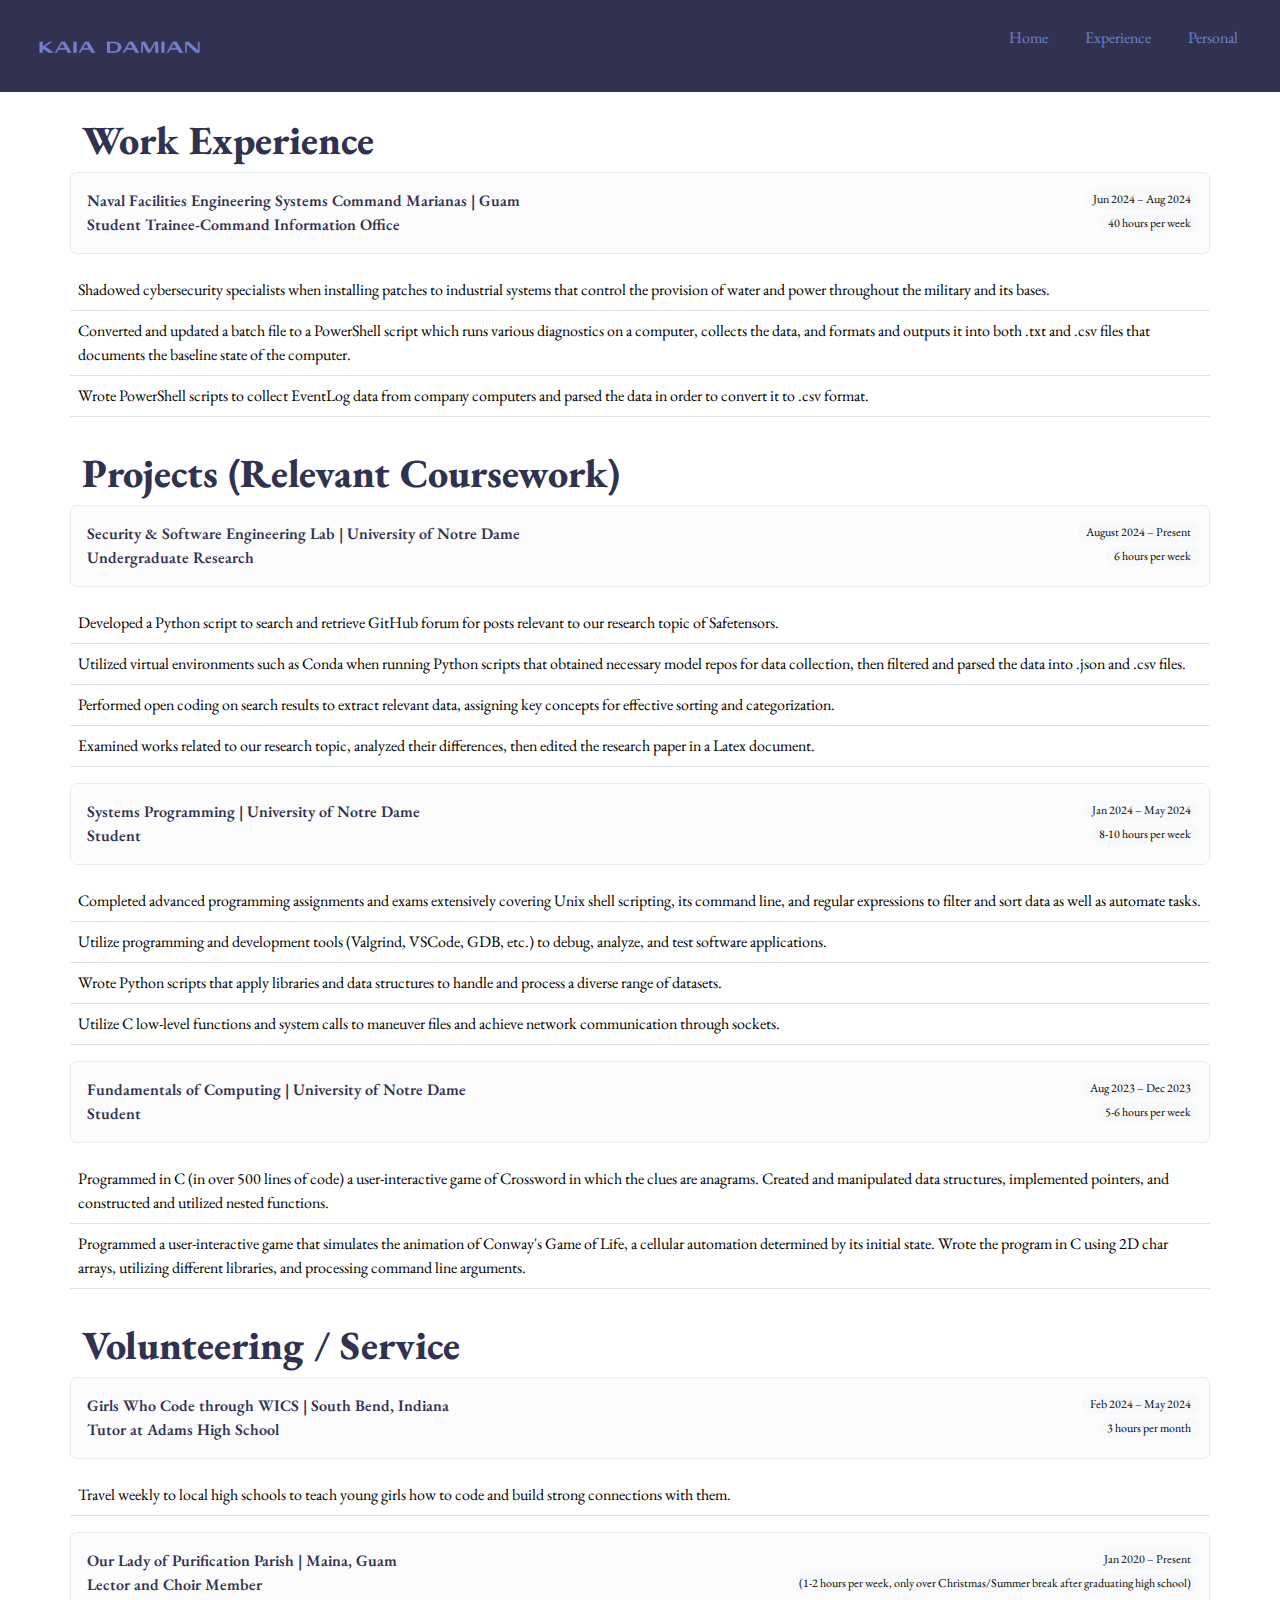
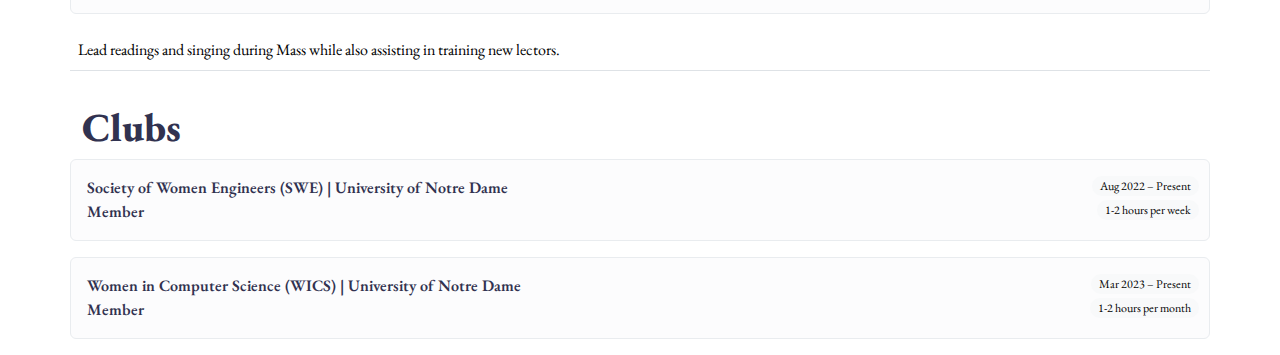
==== experience/experience.html @ d710be8d "website" ====
<!DOCTYPE html>
<html>
    <head>
        <meta></meta>
        <title>Experience</title>
        <link rel="stylesheet" href="experience.css">
        <meta name="viewport" content="width=device-width, initial-scale=1"> 
        <link href="https://cdn.jsdelivr.net/npm/bootstrap@5.3.3/dist/css/bootstrap.min.css" rel="stylesheet" integrity="sha384-QWTKZyjpPEjISv5WaRU9OFeRpok6YctnYmDr5pNlyT2bRjXh0JMhjY6hW+ALEwIH" crossorigin="anonymous">
    </head>
    <body>
        <div class="navigation">
            <div id="logo"></div>
            <ul>
                <li><a href="../home/home.html">Home</a></li>
                <li><a href="#">Experience</a></li>
                <li><a href="../personal/personal.html">Personal</a></li>
            </ul>
        </div>
        <br/>
        <div class="container">
            <div class="row">
                <h1>Work Experience</h1>
                <div class="alert alert-light" role="alert" id="main">
                    Naval Facilities Engineering Systems Command Marianas | Guam 
                    <span class="badge text-bg-light rounded-pill">Jun 2024 – Aug 2024</span>
                    <br/>
                    Student Trainee-Command Information Office
                    <span class="badge text-bg-light rounded-pill">40 hours per week</span>
                </div>
                <table class="table">
                    <tbody>
                      <tr>
                        <td>Shadowed cybersecurity specialists when installing patches to industrial systems that control the provision of water and power
                            throughout the military and its bases.</td>
                      </tr>
                      <tr>
                        <td>Converted and updated a batch file to a PowerShell script which runs various diagnostics on a computer, collects the data, and
                            formats and outputs it into both .txt and .csv files that documents the baseline state of the computer.</td>
                      </tr>
                      <tr>
                        <td>Wrote PowerShell scripts to collect EventLog data from company computers and parsed the data in order to convert it to .csv
                            format.</td>
                      </tr>
                    </tbody>
                  </table>
                <p></p>
                <h1>Projects (Relevant Coursework)</h1>
                <div class="alert alert-light" role="alert" id="main">
                    Security & Software Engineering Lab | University of Notre Dame 
                    <span class="badge text-bg-light rounded-pill">August 2024 – Present</span>
                    <br/>
                    Undergraduate Research
                    <span class="badge text-bg-light rounded-pill">6 hours per week</span>
                </div>
                <table class="table">
                    <tbody>
                      <tr>
                        <td>Developed a Python script to search and retrieve GitHub forum for posts relevant to our research topic of Safetensors.</td>
                      </tr>
                      <tr>
                        <td>Utilized virtual environments such as Conda when running Python scripts that obtained necessary model repos for data
                            collection, then filtered and parsed the data into .json and .csv files.</td>
                      </tr>
                      <tr>
                        <td>Performed open coding on search results to extract relevant data, assigning key concepts for effective sorting and categorization.</td>
                      </tr>
                      <tr>
                        <td>Examined works related to our research topic, analyzed their differences, then edited the research paper in a Latex document.</td>
                      </tr>
                    </tbody>
                  </table>
                  <div class="alert alert-light" role="alert" id="main">
                    Systems Programming | University of Notre Dame
                    <span class="badge text-bg-light rounded-pill">Jan 2024 – May 2024</span>
                    <br/>
                    Student
                    <span class="badge text-bg-light rounded-pill">8-10 hours per week</span>
                </div>
                <table class="table">
                    <tbody>
                      <tr>
                        <td>Completed advanced programming assignments and exams extensively covering Unix shell scripting, its command line, and
                            regular expressions to filter and sort data as well as automate tasks.</td>
                      </tr>
                      <tr>
                        <td>Utilize programming and development tools (Valgrind, VSCode, GDB, etc.) to debug, analyze, and test software applications.</td>
                      </tr>
                      <tr>
                        <td>Wrote Python scripts that apply libraries and data structures to handle and process a diverse range of datasets.</td>
                      </tr>
                      <tr>
                        <td>Utilize C low-level functions and system calls to maneuver files and achieve network communication through sockets.</td>
                      </tr>
                    </tbody>
                  </table>
                  <div class="alert alert-light" role="alert" id="main">
                    Fundamentals of Computing | University of Notre Dame
                    <span class="badge text-bg-light rounded-pill">Aug 2023 – Dec 2023</span>
                    <br/>
                    Student
                    <span class="badge text-bg-light rounded-pill">5-6 hours per week</span>
                </div>
                <table class="table">
                    <tbody>
                      <tr>
                        <td>Programmed in C (in over 500 lines of code) a user-interactive game of Crossword in which the clues are anagrams. Created and
                            manipulated data structures, implemented pointers, and constructed and utilized nested functions.</td>
                      </tr>
                      <tr>
                        <td>Programmed a user-interactive game that simulates the animation of Conway's Game of Life, a cellular automation determined by
                            its initial state. Wrote the program in C using 2D char arrays, utilizing different libraries, and processing command line arguments.</td>
                      </tr>
                    </tbody>
                </table>
                <p></p>
                <h1>Volunteering / Service</h1>
                <div class="alert alert-light" role="alert" id="main">
                    Girls Who Code through WICS | South Bend, Indiana 
                    <span class="badge text-bg-light rounded-pill">Feb 2024 – May 2024</span>
                    <br/>
                    Tutor at Adams High School
                    <span class="badge text-bg-light rounded-pill">3 hours per month</span>
                </div>
                <table class="table">
                    <tbody>
                      <tr>
                        <td>Travel weekly to local high schools to teach young girls how to code and build strong connections with them.</td>
                      </tr>
                    </tbody>
                </table>
                <div class="alert alert-light" role="alert" id="main">
                    Our Lady of Purification Parish | Maina, Guam 
                    <span class="badge text-bg-light rounded-pill">Jan 2020 – Present</span>
                    <br/>
                    Lector and Choir Member
                    <span class="badge text-bg-light rounded-pill">(1-2 hours per week, only over Christmas/Summer break after graduating high school)</span>
                </div>
                <table class="table">
                    <tbody>
                      <tr>
                        <td>Lead readings and singing during Mass while also assisting in training new lectors.</td>
                      </tr>
                    </tbody>
                </table>
                <p></p>
                <h1>Clubs</h1>
                <div class="alert alert-light" role="alert" id="main">
                    Society of Women Engineers (SWE) | University of Notre Dame 
                    <span class="badge text-bg-light rounded-pill">Aug 2022 – Present</span>
                    <br/>
                    Member
                    <span class="badge text-bg-light rounded-pill">1-2 hours per week </span>
                </div>
                <div class="alert alert-light" role="alert" id="main">
                    Women in Computer Science (WICS) | University of Notre Dame 
                    <span class="badge text-bg-light rounded-pill">Mar 2023 – Present</span>
                    <br/>
                    Member
                    <span class="badge text-bg-light rounded-pill">1-2 hours per month </span>
                </div>
            </div>
        </div>
    <script src="https://cdn.jsdelivr.net/npm/bootstrap@5.3.3/dist/js/bootstrap.bundle.min.js" integrity="sha384-YvpcrYf0tY3lHB60NNkmXc5s9fDVZLESaAA55NDzOxhy9GkcIdslK1eN7N6jIeHz" crossorigin="anonymous"></script>
    <script type="text/javascript" src="./home.js"></script>
    </body>
</html>
---- experience/experience.css ----
@import url('https://fonts.googleapis.com/css?family=EB+Garamond:400');

/* navigation design */
.navigation {
    /* flexbox styles */
    display: flex;
    flex-flow: row wrap;
    justify-content: space-between;
    margin: 0;
    background: #313250;
    align-items: center;
    padding: 10px 2%;
}
  
#logo {
    width: 333px;
    height: 50px;
    background-image: url("../images/nameLogo.png");
    background-size: contain;
    background-repeat: no-repeat;
    background-position: left;
    margin-left: 10px;
}
  
.navigation a {
    text-decoration: none;
    display: block;
    padding: 1em;
    color: #6f81cf;
  
    font-family: "EB Garamond", serif;
    font-weight: 400;
    font-size: 16px;
}
  
.navigation a:hover {
    color: #bac7ff;
}
  
.navigation li {
    display: inline-block;
}
  
/* responsive design: media queries */
  @media all and (max-width: 800px) {
    .navigation {
        flex-flow: column wrap;
        padding: 0;
    }
    #logo {
        width: 333px;
        height: 50px;
        background-image: url("../images/nameLogo.png");
        background-size: contain;
        background-repeat: no-repeat;
        background-position: center;
    }
    .navigation a {
        text-align: center;
        padding: 10px 40px 10px 0;
    }
}
  
  @media all and (max-width: 600px) {
    .navigation {
        flex-flow: column wrap;
        padding: 0;
    }
    #logo {
        width: 50px;
        height: 50px;
        background-position: center;
        background-image: url("../images/initialsLogo.png");
        background-size: cover;
        margin-right: 5px;
    }
    .navigation a {
        text-align: center;
        padding: 10px 35px 10px 0;
    }
    .navigation li {
        display: block;
    }
}

.container h1 {
    font-family: "EB Garamond", serif;
    font-weight: 800;
    color: #313250;
}

#main {
    font-family: "EB Garamond", serif;
    font-weight: 600;
    color: #313250;
}

.table {
    font-family: "EB Garamond", serif;
    color: #313250;
}

#main span {
    font-family: "EB Garamond", serif;
    font-weight: 400;
    color: #313250;
    position: absolute;
    right: 10px;
}
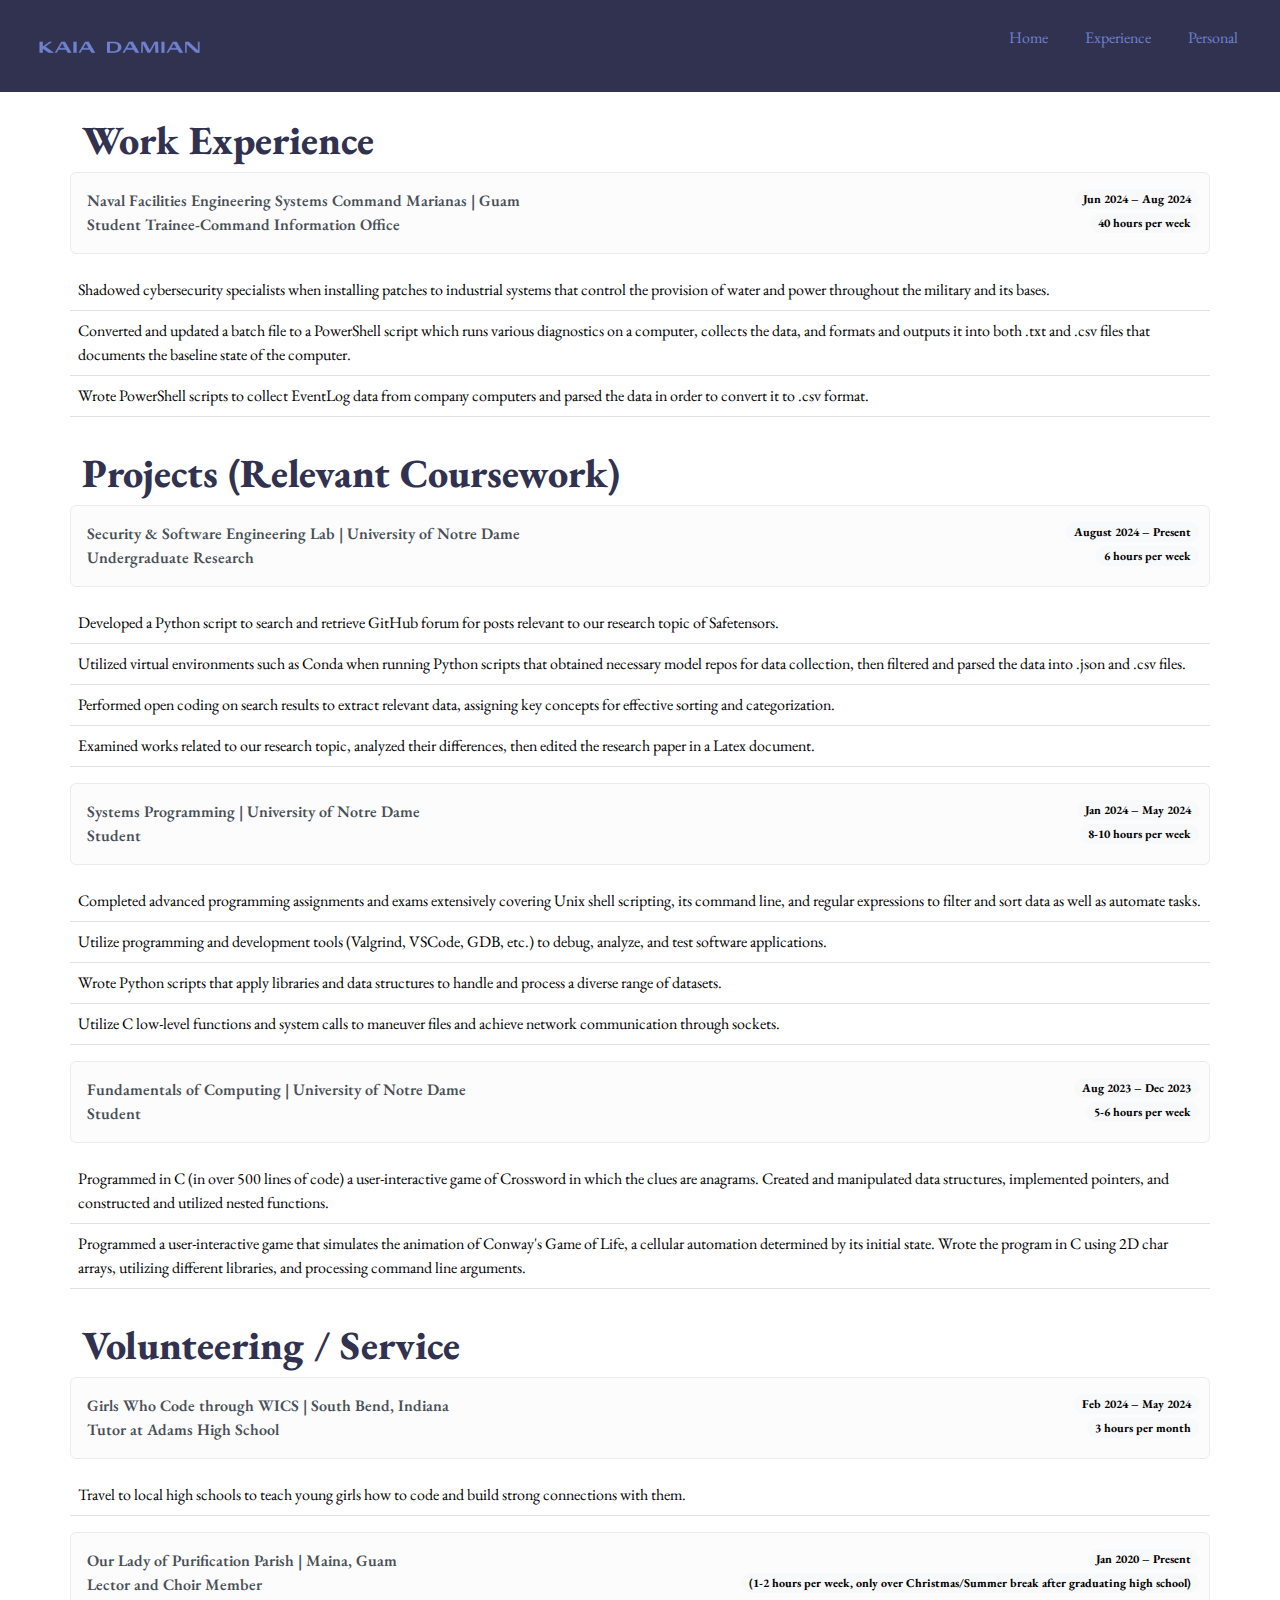
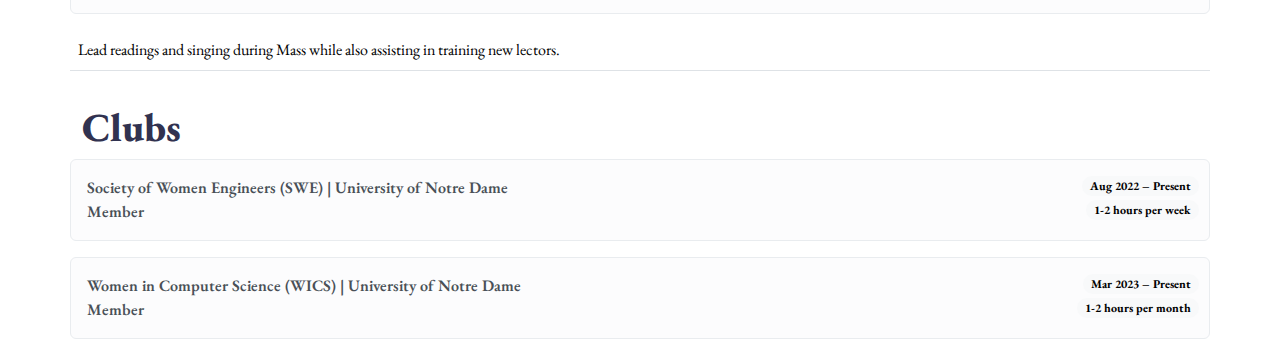
==== commit ac8eafc8: "fixed css and responsiveness" ====
--- a/experience/experience.html
+++ b/experience/experience.html
@@ -11,7 +11,7 @@
         <div class="navigation">
             <div id="logo"></div>
             <ul>
-                <li><a href="../home/home.html">Home</a></li>
+                <li><a href="../index.html">Home</a></li>
                 <li><a href="#">Experience</a></li>
                 <li><a href="../personal/personal.html">Personal</a></li>
             </ul>
@@ -20,12 +20,21 @@
         <div class="container">
             <div class="row">
                 <h1>Work Experience</h1>
-                <div class="alert alert-light" role="alert" id="main">
+                <div class="alert alert-light main-lg" role="alert">
                     Naval Facilities Engineering Systems Command Marianas | Guam 
                     <span class="badge text-bg-light rounded-pill">Jun 2024 – Aug 2024</span>
                     <br/>
                     Student Trainee-Command Information Office
                     <span class="badge text-bg-light rounded-pill">40 hours per week</span>
+                </div>
+                <div class="alert alert-light main-sm" role="alert">
+                    Naval Facilities Engineering Systems Command Marianas | Guam 
+                    <br/>
+                    Student Trainee-Command Information Office
+                    <div id="badge-container">
+                        <span class="badge text-bg-light rounded-pill">Jun 2024 – Aug 2024</span>
+                        <span class="badge text-bg-light rounded-pill">40 hours per week</span>
+                    </div>
                 </div>
                 <table class="table">
                     <tbody>
@@ -45,13 +54,22 @@
                   </table>
                 <p></p>
                 <h1>Projects (Relevant Coursework)</h1>
-                <div class="alert alert-light" role="alert" id="main">
+                <div class="alert alert-light main-lg" role="alert">
                     Security & Software Engineering Lab | University of Notre Dame 
                     <span class="badge text-bg-light rounded-pill">August 2024 – Present</span>
                     <br/>
                     Undergraduate Research
                     <span class="badge text-bg-light rounded-pill">6 hours per week</span>
                 </div>
+                <div class="alert alert-light main-sm" role="alert">
+                    Security & Software Engineering Lab | University of Notre Dame
+                    <br/>
+                    Undergraduate Research
+                    <div id="badge-container">
+                        <span class="badge text-bg-light rounded-pill">August 2024 – Present</span>
+                        <span class="badge text-bg-light rounded-pill">6 hours per week</span>
+                    </div>
+                </div>
                 <table class="table">
                     <tbody>
                       <tr>
@@ -69,13 +87,22 @@
                       </tr>
                     </tbody>
                   </table>
-                  <div class="alert alert-light" role="alert" id="main">
+                  <div class="alert alert-light main-lg" role="alert">
                     Systems Programming | University of Notre Dame
                     <span class="badge text-bg-light rounded-pill">Jan 2024 – May 2024</span>
                     <br/>
                     Student
                     <span class="badge text-bg-light rounded-pill">8-10 hours per week</span>
                 </div>
+                <div class="alert alert-light main-sm" role="alert">
+                    Systems Programming | University of Notre Dame
+                    <br/>
+                    Student
+                    <div id="badge-container">
+                        <span class="badge text-bg-light rounded-pill">Jan 2024 – May 2024</span>
+                        <span class="badge text-bg-light rounded-pill">8-10 hours per week</span>
+                    </div>
+                </div>
                 <table class="table">
                     <tbody>
                       <tr>
@@ -93,12 +120,21 @@
                       </tr>
                     </tbody>
                   </table>
-                  <div class="alert alert-light" role="alert" id="main">
+                  <div class="alert alert-light main-lg" role="alert">
                     Fundamentals of Computing | University of Notre Dame
                     <span class="badge text-bg-light rounded-pill">Aug 2023 – Dec 2023</span>
                     <br/>
                     Student
                     <span class="badge text-bg-light rounded-pill">5-6 hours per week</span>
+                </div>
+                <div class="alert alert-light main-sm" role="alert">
+                    Fundamentals of Computing | University of Notre Dame
+                    <br/>
+                    Student
+                    <div id="badge-container">
+                        <span class="badge text-bg-light rounded-pill">Aug 2023 – Dec 2023</span>
+                        <span class="badge text-bg-light rounded-pill">5-6 hours per week</span>
+                    </div>
                 </div>
                 <table class="table">
                     <tbody>
@@ -114,26 +150,44 @@
                 </table>
                 <p></p>
                 <h1>Volunteering / Service</h1>
-                <div class="alert alert-light" role="alert" id="main">
+                <div class="alert alert-light main-lg" role="alert">
                     Girls Who Code through WICS | South Bend, Indiana 
-                    <span class="badge text-bg-light rounded-pill">Feb 2024 – May 2024</span>
+                    <span class="badge text-bg-light rounded-pill d-block d-md-inline">Feb 2024 – May 2024</span>
                     <br/>
                     Tutor at Adams High School
-                    <span class="badge text-bg-light rounded-pill">3 hours per month</span>
-                </div>
-                <table class="table">
-                    <tbody>
-                      <tr>
-                        <td>Travel weekly to local high schools to teach young girls how to code and build strong connections with them.</td>
+                    <span class="badge text-bg-light rounded-pill d-block d-md-inline">3 hours per month</span>
+                </div>
+                <div class="alert alert-light main-sm" role="alert">
+                    Girls Who Code through WICS | South Bend, Indiana
+                    <br/>
+                    Tutor at Adams High School
+                    <div id="badge-container">
+                        <span class="badge text-bg-light rounded-pill">Feb 2024 – May 2024</span>
+                        <span class="badge text-bg-light rounded-pill">3 hours per month</span>
+                    </div>
+                </div>
+                <table class="table">
+                    <tbody>
+                      <tr>
+                        <td>Travel to local high schools to teach young girls how to code and build strong connections with them.</td>
                       </tr>
                     </tbody>
                 </table>
-                <div class="alert alert-light" role="alert" id="main">
+                <div class="alert alert-light main-lg" role="alert">
                     Our Lady of Purification Parish | Maina, Guam 
                     <span class="badge text-bg-light rounded-pill">Jan 2020 – Present</span>
                     <br/>
                     Lector and Choir Member
                     <span class="badge text-bg-light rounded-pill">(1-2 hours per week, only over Christmas/Summer break after graduating high school)</span>
+                </div>
+                <div class="alert alert-light main-sm" role="alert">
+                    Our Lady of Purification Parish | Maina, Guam
+                    <br/>
+                    Lector and Choir Member
+                    <div id="badge-container">
+                        <span class="badge text-bg-light rounded-pill">Jan 2020 – Present</span>
+                        <span class="badge text-bg-light rounded-pill">(1-2 hours per week, only over Christmas/Summer break after graduating high school)</span>
+                    </div>
                 </div>
                 <table class="table">
                     <tbody>
@@ -144,23 +198,39 @@
                 </table>
                 <p></p>
                 <h1>Clubs</h1>
-                <div class="alert alert-light" role="alert" id="main">
+                <div class="alert alert-light main-lg" role="alert">
                     Society of Women Engineers (SWE) | University of Notre Dame 
                     <span class="badge text-bg-light rounded-pill">Aug 2022 – Present</span>
                     <br/>
                     Member
                     <span class="badge text-bg-light rounded-pill">1-2 hours per week </span>
                 </div>
-                <div class="alert alert-light" role="alert" id="main">
+                <div class="alert alert-light main-sm" role="alert">
+                    Society of Women Engineers (SWE) | University of Notre Dame
+                    <br/>
+                    Member
+                    <div id="badge-container">
+                        <span class="badge text-bg-light rounded-pill">1-2 hours per week </span>
+                    </div>
+                </div>
+                <div class="alert alert-light main-lg" role="alert">
                     Women in Computer Science (WICS) | University of Notre Dame 
                     <span class="badge text-bg-light rounded-pill">Mar 2023 – Present</span>
                     <br/>
                     Member
                     <span class="badge text-bg-light rounded-pill">1-2 hours per month </span>
+                </div>
+                <div class="alert alert-light main-sm" role="alert">
+                    Women in Computer Science (WICS) | University of Notre Dame
+                    <br/>
+                    Member
+                    <div id="badge-container">
+                        <span class="badge text-bg-light rounded-pill">1-2 hours per month </span>
+                    </div>
                 </div>
             </div>
         </div>
     <script src="https://cdn.jsdelivr.net/npm/bootstrap@5.3.3/dist/js/bootstrap.bundle.min.js" integrity="sha384-YvpcrYf0tY3lHB60NNkmXc5s9fDVZLESaAA55NDzOxhy9GkcIdslK1eN7N6jIeHz" crossorigin="anonymous"></script>
-    <script type="text/javascript" src="./home.js"></script>
+    <script type="text/javascript" src="./experience.js"></script>
     </body>
 </html>--- a/experience/experience.css
+++ b/experience/experience.css
@@ -89,7 +89,7 @@
     color: #313250;
 }
 
-#main {
+.main-lg, .main-sm {
     font-family: "EB Garamond", serif;
     font-weight: 600;
     color: #313250;
@@ -100,10 +100,11 @@
     color: #313250;
 }
 
-#main span {
-    font-family: "EB Garamond", serif;
-    font-weight: 400;
-    color: #313250;
+.main-lg span {
     position: absolute;
     right: 10px;
+}
+
+.main-sm span {
+    right: 10px;
 }